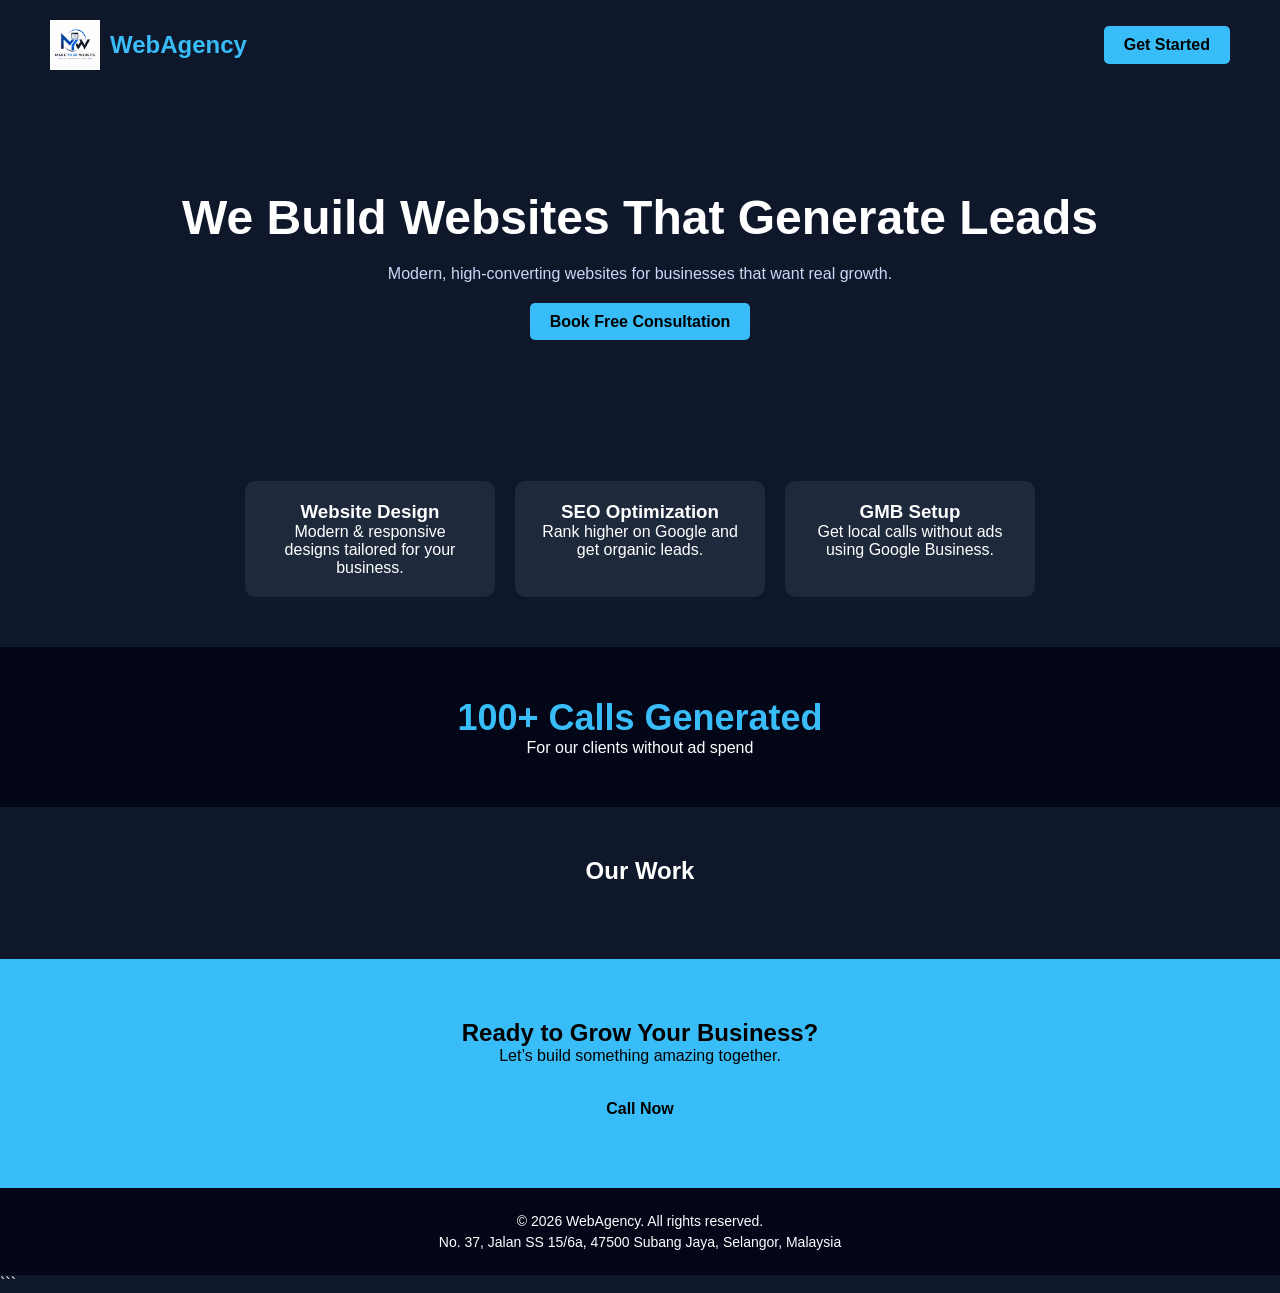
==== index.html @ 47602eb8 "Add files via upload" ====
<!DOCTYPE html>
<html lang="en">
<head>
  <meta charset="UTF-8">
  <title>Web Design Agency</title>
  <meta name="viewport" content="width=device-width, initial-scale=1.0">

  <style>
    * {
      margin: 0;
      padding: 0;
      box-sizing: border-box;
      font-family: Arial, sans-serif;
    }

    body {
      background: #0f172a;
      color: #fff;
    }

    header {
      padding: 20px 50px;
      display: flex;
      justify-content: space-between;
      align-items: center;
    }

    .logo-container {
      display: flex;
      align-items: center;
      gap: 10px;
    }

    .logo-container img {
      height: 50px;
    }

    header h1 {
      color: #38bdf8;
      font-size: 24px;
    }

    .btn {
      background: #38bdf8;
      color: #000;
      padding: 10px 20px;
      border-radius: 5px;
      text-decoration: none;
      font-weight: bold;
    }

    .hero {
      text-align: center;
      padding: 100px 20px;
    }

    .hero h2 {
      font-size: 48px;
      margin-bottom: 20px;
    }

    .hero p {
      color: #cbd5f5;
      margin-bottom: 30px;
    }

    .services {
      display: flex;
      justify-content: center;
      gap: 20px;
      padding: 50px 20px;
      flex-wrap: wrap;
    }

    .card {
      background: #1e293b;
      padding: 20px;
      border-radius: 10px;
      width: 250px;
      text-align: center;
    }
    .contact-btn {
  display: inline-block;
  margin-top: 25px;
}

    .stats {
      text-align: center;
      padding: 50px 20px;
      background: #020617;
    }

    .stats h3 {
      font-size: 36px;
      color: #38bdf8;
    }

    .portfolio {
      padding: 50px 20px;
      text-align: center;
    }

    .portfolio img {
      width: 250px;
      border-radius: 10px;
      margin: 10px;
    }

    .cta {
      text-align: center;
      padding: 60px 20px;
      background: #38bdf8;
      color: #000;
    }

    footer {
      text-align: center;
      padding: 20px;
      background: #020617;
      font-size: 14px;
    }

    footer p {
      margin: 5px 0;
    }

    @media (max-width: 768px) {
      .hero h2 {
        font-size: 32px;
      }
    }
  </style>
</head>

<body>

<header>
  <div class="logo-container">
    <img src="images/OUR LOGO.png" alt="Company Logo">
    <h1>WebAgency</h1>
  </div>
  <a href="#" class="btn">Get Started</a>
</header>

<section class="hero">
  <h2>We Build Websites That Generate Leads</h2>
  <p>Modern, high-converting websites for businesses that want real growth.</p>
  <a href="#" class="btn">Book Free Consultation</a>
</section>

<section class="services">
  <div class="card">
    <h3>Website Design</h3>
    <p>Modern & responsive designs tailored for your business.</p>
  </div>
  <div class="card">
    <h3>SEO Optimization</h3>
    <p>Rank higher on Google and get organic leads.</p>
  </div>
  <div class="card">
    <h3>GMB Setup</h3>
    <p>Get local calls without ads using Google Business.</p>
  </div>
</section>

<section class="stats">
  <h3>100+ Calls Generated</h3>
  <p>For our clients without ad spend</p>
</section>

<section class="portfolio">
  <h2>Our Work</h2>
  <img src="https://via.placeholder.com/250" alt="">
  <img src="https://via.placeholder.com/250" alt="">
  <img src="https://via.placeholder.com/250" alt="">
</section>

<section class="cta">
  <h2>Ready to Grow Your Business?</h2>
  <p>Let’s build something amazing together.</p>

  <a href="tel:+601123535674" class="btn contact-btn">Call Now</a>
</section>

<footer>
  <p>© 2026 WebAgency. All rights reserved.</p>
  <p>No. 37, Jalan SS 15/6a, 47500 Subang Jaya, Selangor, Malaysia</p>
</footer>

</body>
</html>
```
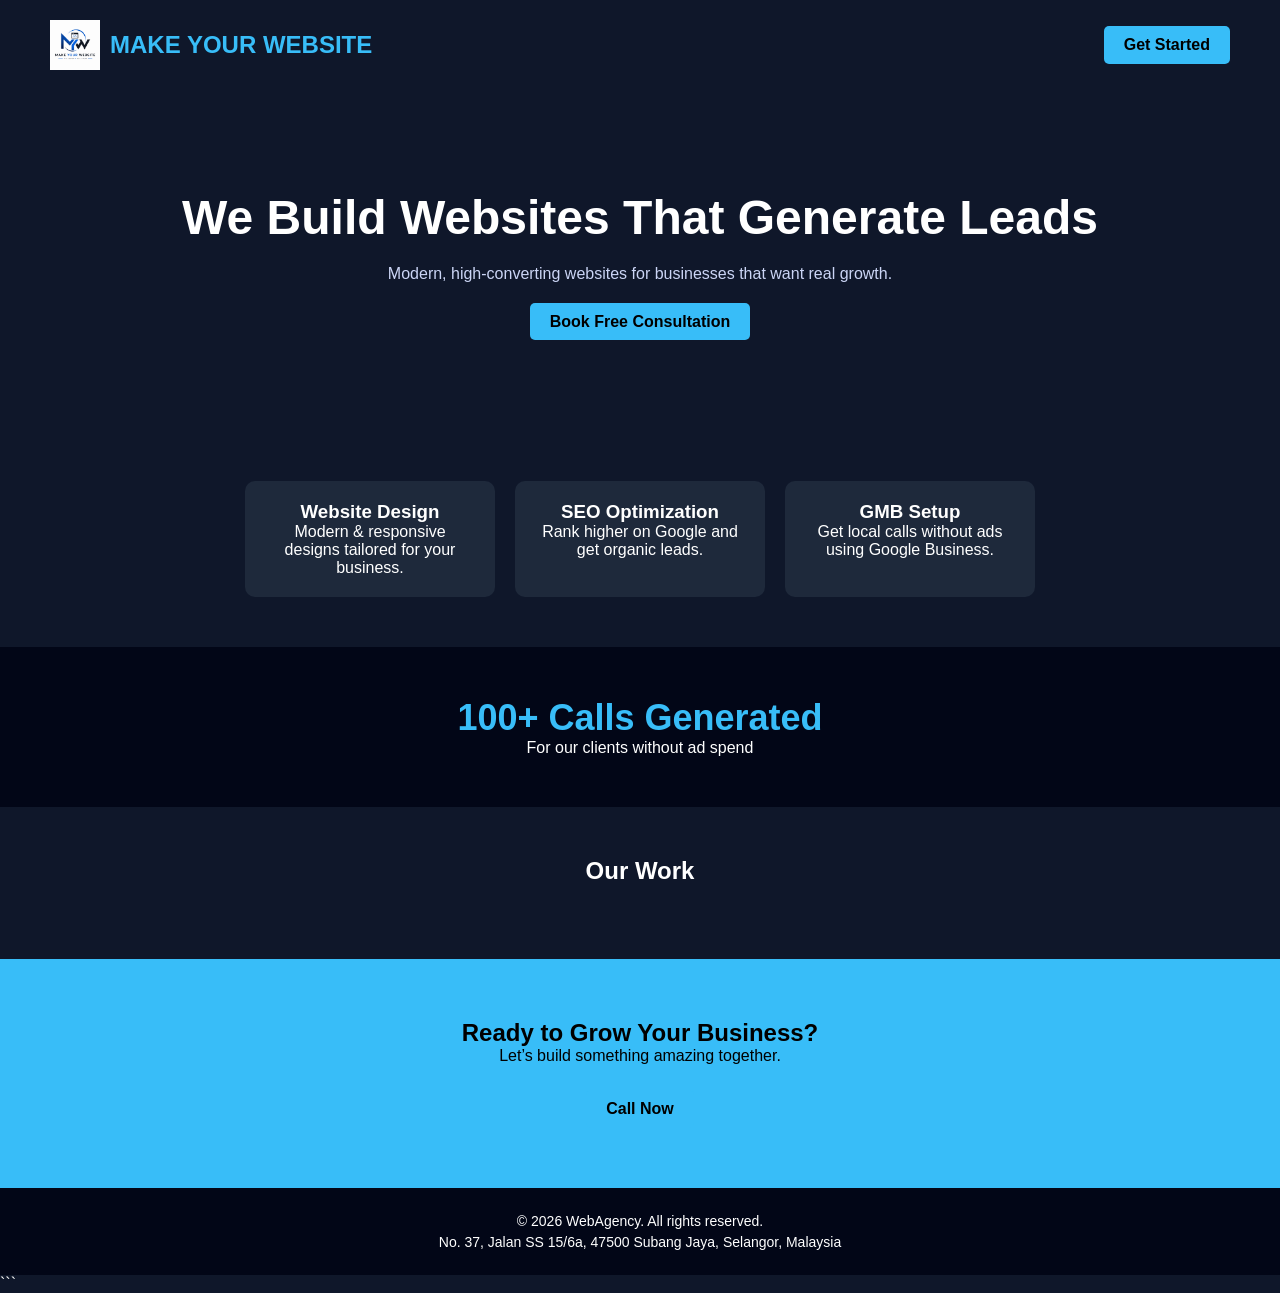
==== commit 90c66119: "Update index.html" ====
--- a/index.html
+++ b/index.html
@@ -137,7 +137,7 @@
 <header>
   <div class="logo-container">
     <img src="images/OUR LOGO.png" alt="Company Logo">
-    <h1>WebAgency</h1>
+    <h1>MAKE YOUR WEBSITE</h1>
   </div>
   <a href="#" class="btn">Get Started</a>
 </header>
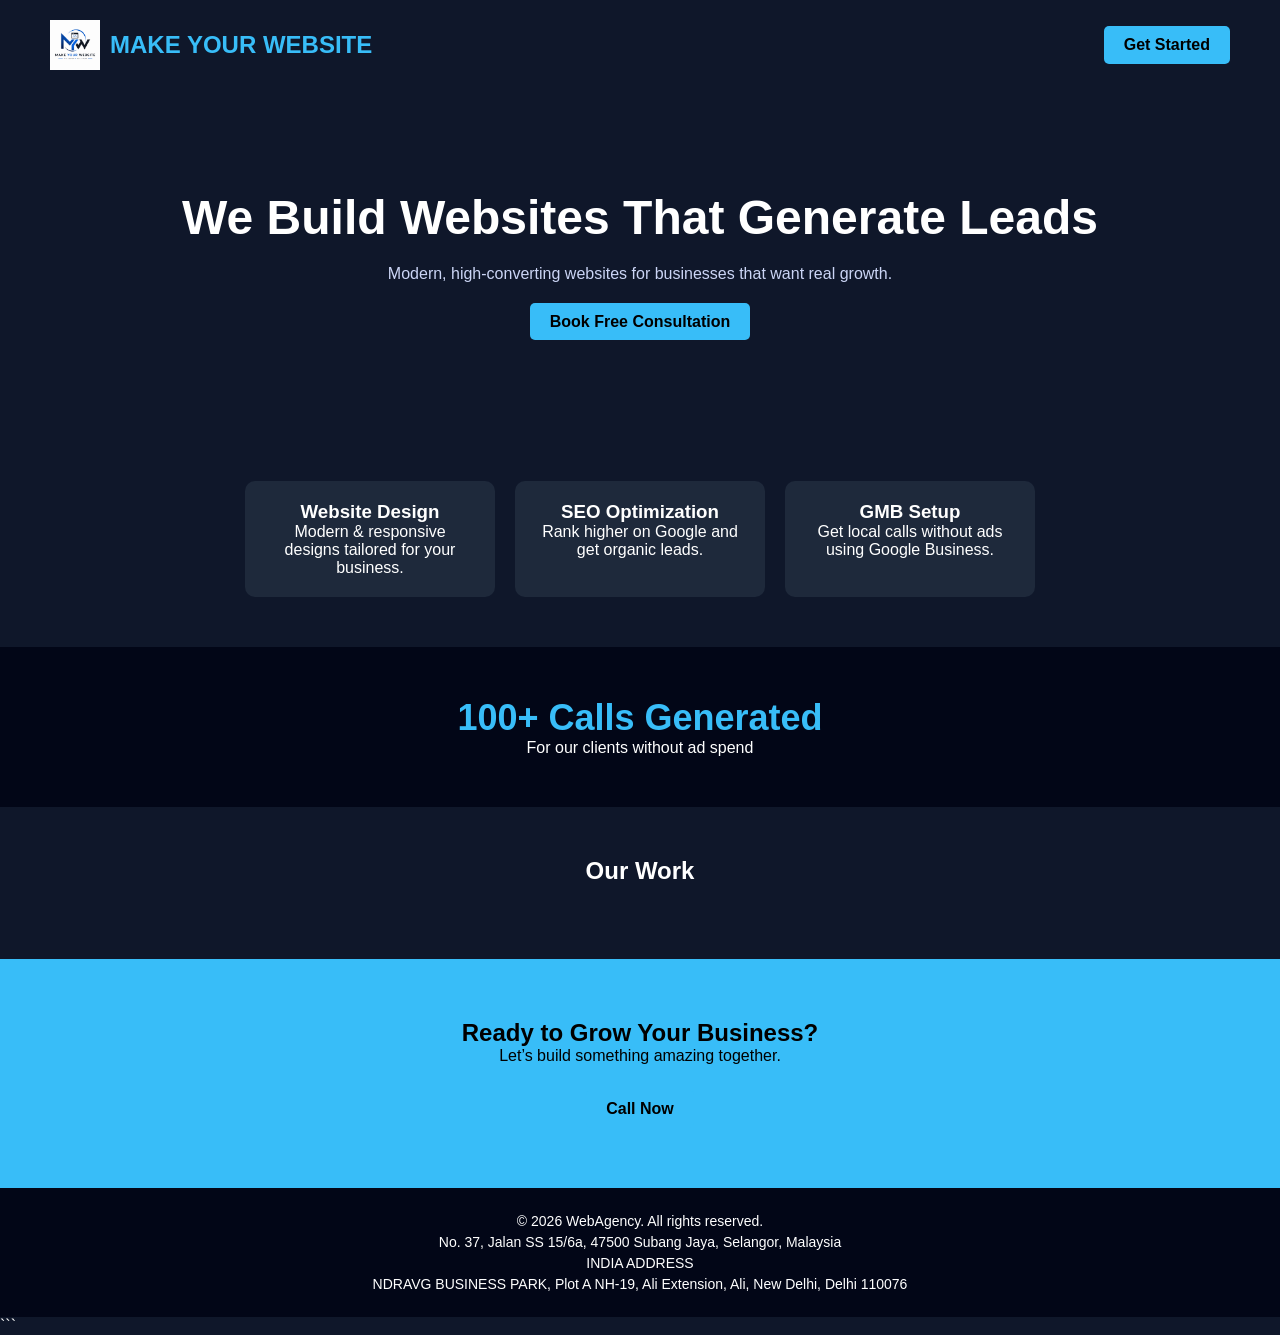
==== commit 6a6532bb: "Update index.html" ====
--- a/index.html
+++ b/index.html
@@ -185,6 +185,8 @@
 <footer>
   <p>© 2026 WebAgency. All rights reserved.</p>
   <p>No. 37, Jalan SS 15/6a, 47500 Subang Jaya, Selangor, Malaysia</p>
+  <p>  INDIA ADDRESS</p>
+  <p>NDRAVG BUSINESS PARK, Plot A NH-19, Ali Extension, Ali, New Delhi, Delhi 110076</p>
 </footer>
 
 </body>
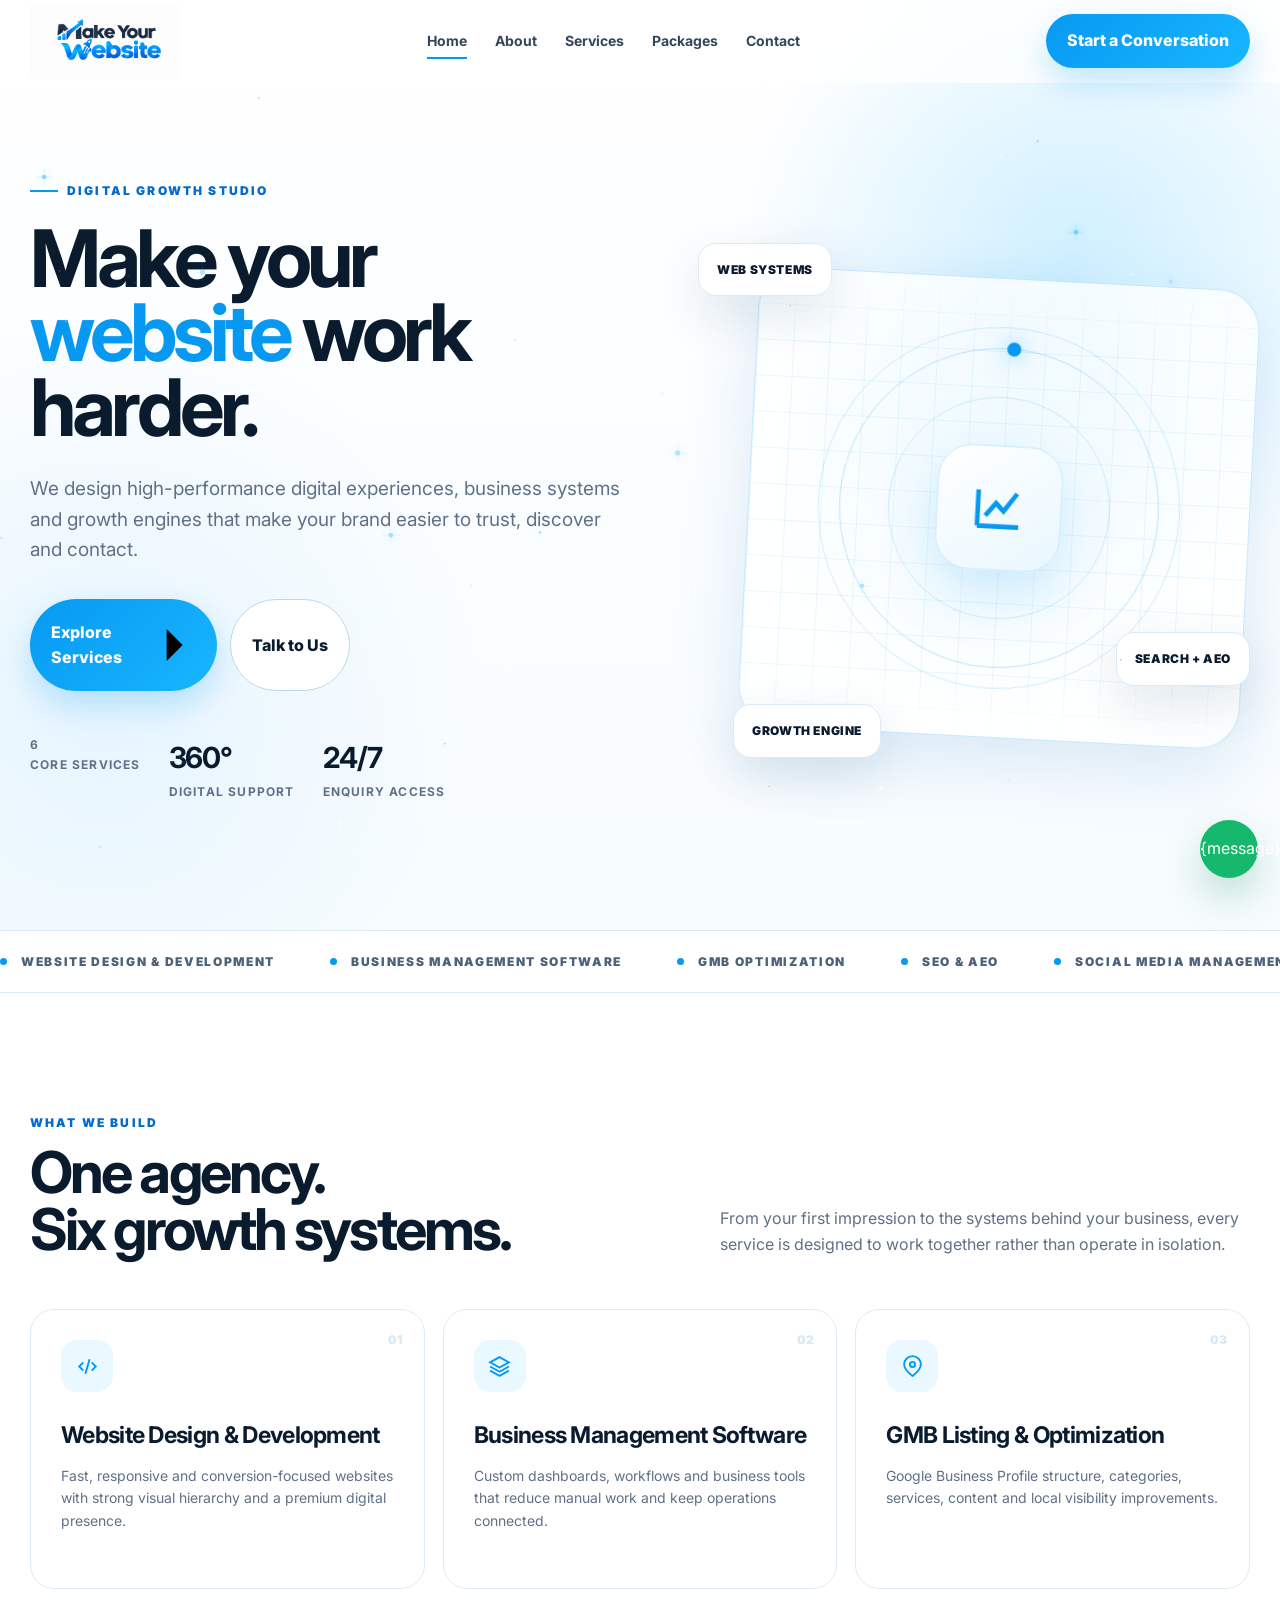
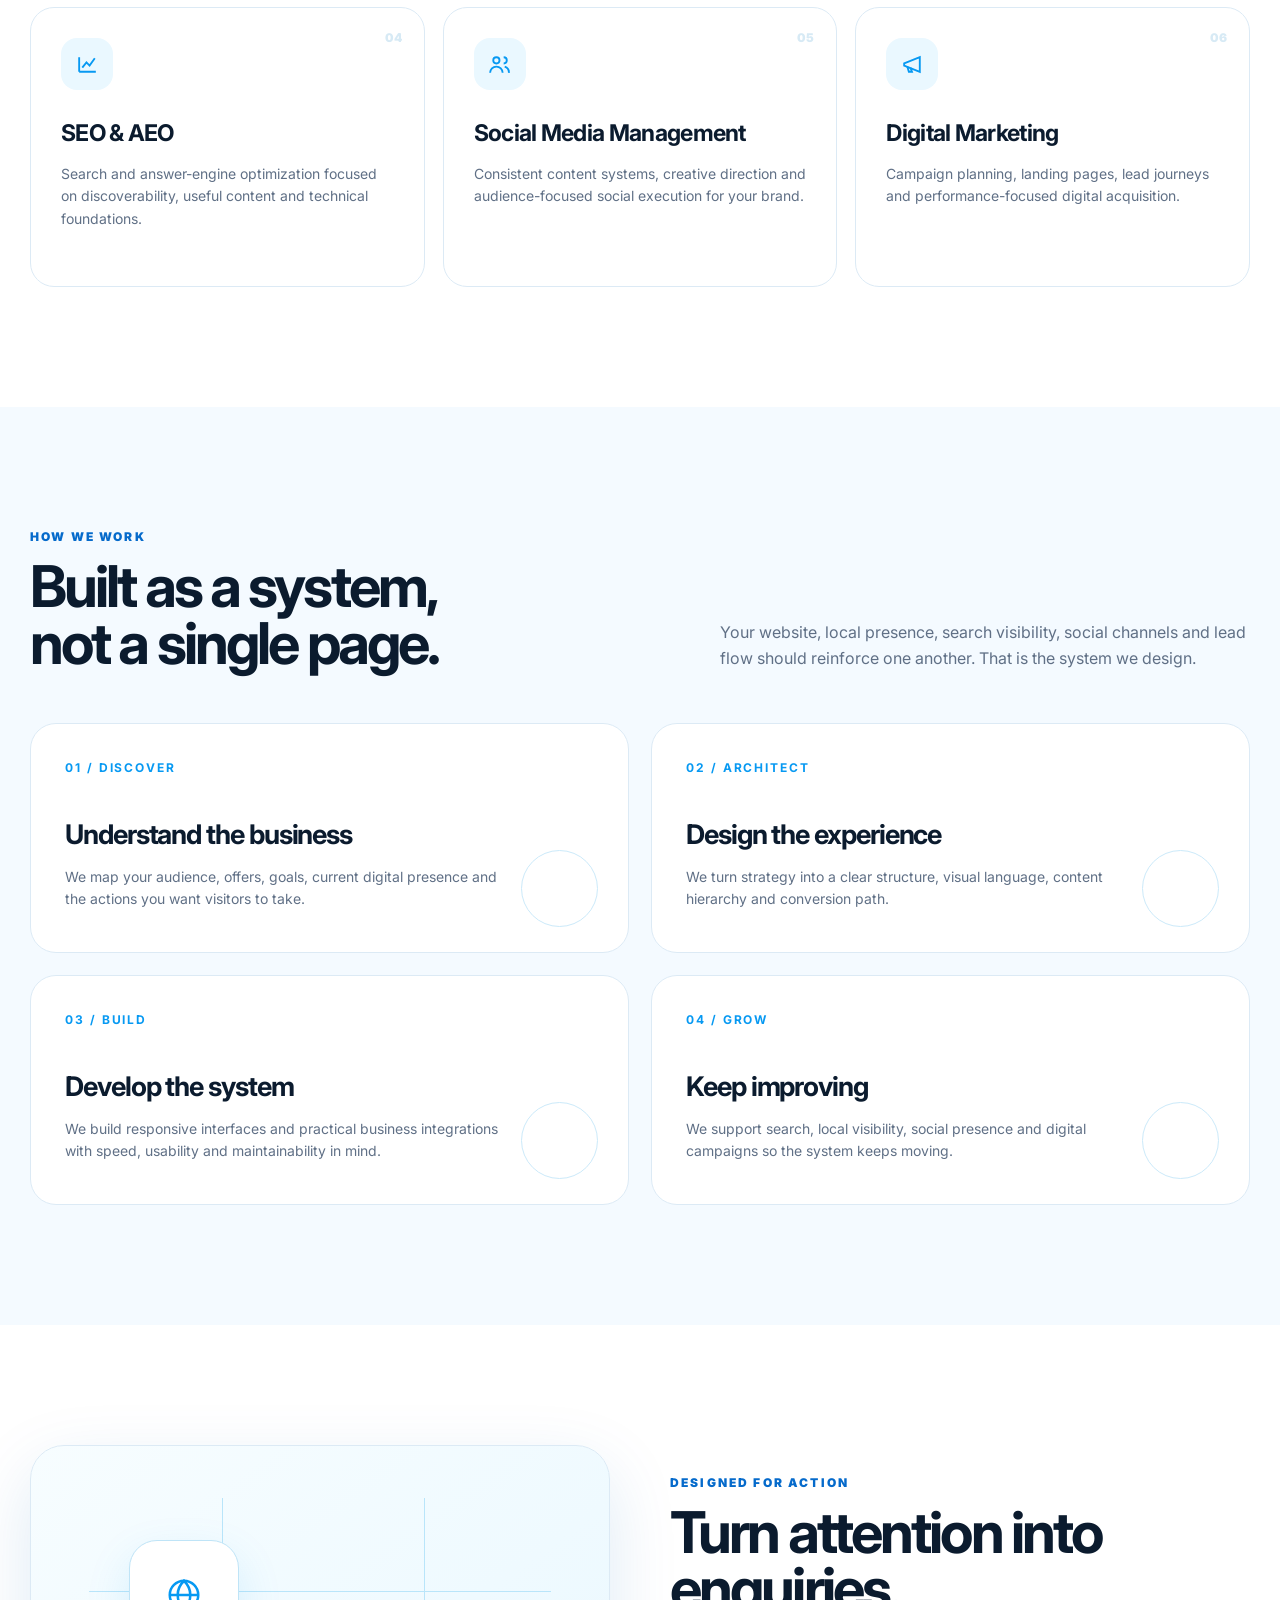
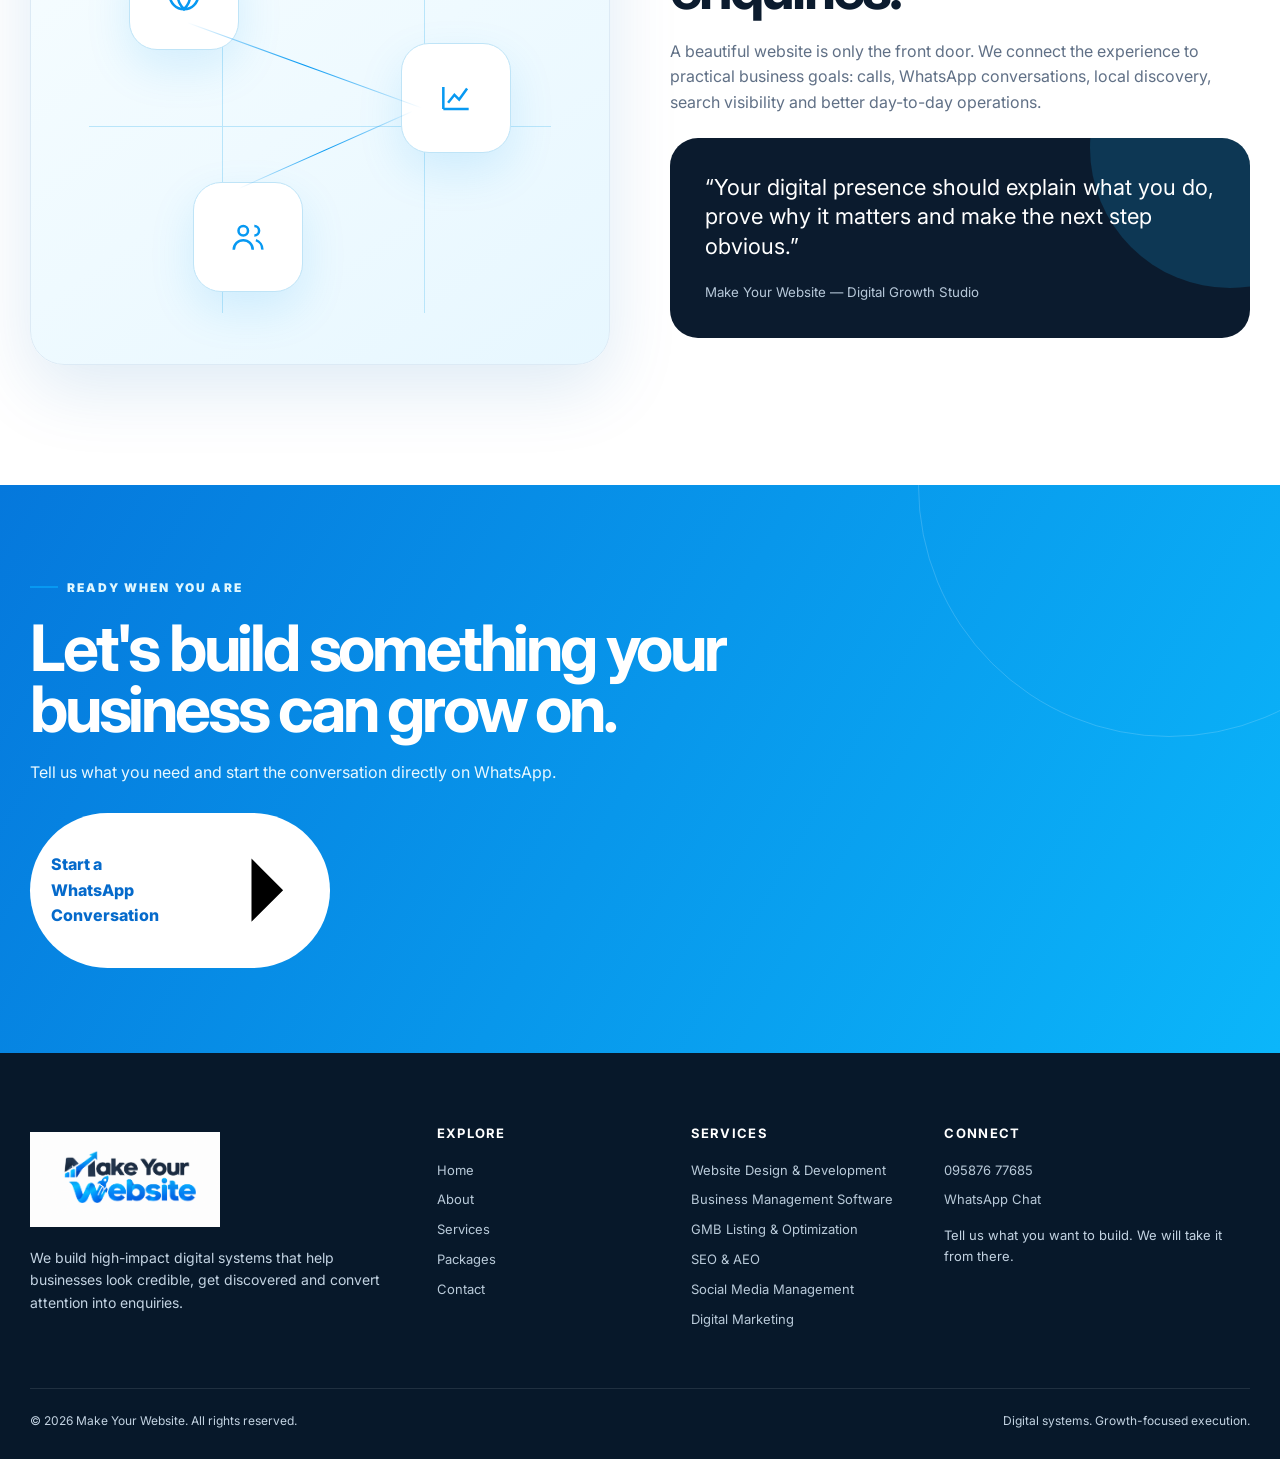
==== commit 0d412f37: "Add files via upload" ====
--- a/index.html
+++ b/index.html
@@ -1,194 +1,154 @@
-<!DOCTYPE html>
+<!doctype html>
 <html lang="en">
 <head>
-  <meta charset="UTF-8">
-  <title>Web Design Agency</title>
-  <meta name="viewport" content="width=device-width, initial-scale=1.0">
+<meta charset="utf-8">
+<meta name="viewport" content="width=device-width,initial-scale=1">
+<title>Home | Make Your Website</title>
+<meta name="description" content="Make Your Website builds modern websites, business software, Google Business Profile optimization, SEO, AEO, social media and digital marketing systems.">
+<link rel="preconnect" href="https://fonts.googleapis.com">
+<link rel="preconnect" href="https://fonts.gstatic.com" crossorigin>
+<link href="https://fonts.googleapis.com/css2?family=Inter:wght@400;500;600;700;800;900&display=swap" rel="stylesheet">
+<link rel="stylesheet" href="style.css">
 
-  <style>
-    * {
-      margin: 0;
-      padding: 0;
-      box-sizing: border-box;
-      font-family: Arial, sans-serif;
-    }
 
-    body {
-      background: #0f172a;
-      color: #fff;
-    }
+</head>
+<body>
+<div class="cursor-glow"></div>
 
-    header {
-      padding: 20px 50px;
-      display: flex;
-      justify-content: space-between;
-      align-items: center;
-    }
-
-    .logo-container {
-      display: flex;
-      align-items: center;
-      gap: 10px;
-    }
-
-    .logo-container img {
-      height: 50px;
-    }
-
-    header h1 {
-      color: #38bdf8;
-      font-size: 24px;
-    }
-
-    .btn {
-      background: #38bdf8;
-      color: #000;
-      padding: 10px 20px;
-      border-radius: 5px;
-      text-decoration: none;
-      font-weight: bold;
-    }
-
-    .hero {
-      text-align: center;
-      padding: 100px 20px;
-    }
-
-    .hero h2 {
-      font-size: 48px;
-      margin-bottom: 20px;
-    }
-
-    .hero p {
-      color: #cbd5f5;
-      margin-bottom: 30px;
-    }
-
-    .services {
-      display: flex;
-      justify-content: center;
-      gap: 20px;
-      padding: 50px 20px;
-      flex-wrap: wrap;
-    }
-
-    .card {
-      background: #1e293b;
-      padding: 20px;
-      border-radius: 10px;
-      width: 250px;
-      text-align: center;
-    }
-    .contact-btn {
-  display: inline-block;
-  margin-top: 25px;
-}
-
-    .stats {
-      text-align: center;
-      padding: 50px 20px;
-      background: #020617;
-    }
-
-    .stats h3 {
-      font-size: 36px;
-      color: #38bdf8;
-    }
-
-    .portfolio {
-      padding: 50px 20px;
-      text-align: center;
-    }
-
-    .portfolio img {
-      width: 250px;
-      border-radius: 10px;
-      margin: 10px;
-    }
-
-    .cta {
-      text-align: center;
-      padding: 60px 20px;
-      background: #38bdf8;
-      color: #000;
-    }
-
-    footer {
-      text-align: center;
-      padding: 20px;
-      background: #020617;
-      font-size: 14px;
-    }
-
-    footer p {
-      margin: 5px 0;
-    }
-
-    @media (max-width: 768px) {
-      .hero h2 {
-        font-size: 32px;
-      }
-    }
-  </style>
-</head>
-
-<body>
-
-<header>
-  <div class="logo-container">
-    <img src="images/OUR LOGO.png" alt="Company Logo">
-    <h1>MAKE YOUR WEBSITE</h1>
+<header class="site-header">
+  <div class="container nav">
+    <a class="brand" href="index.html"><img src="assets/our-logo.png" alt="Make Your Website"></a>
+    <nav class="nav-links">
+      <a class="active" href="index.html">Home</a>
+      <a href="about.html">About</a>
+      <a href="services.html">Services</a>
+      <a href="packages.html">Packages</a>
+      <a href="contact.html">Contact</a>
+    </nav>
+    <a class="nav-cta" href="https://wa.me/919587677685?text=Hello%20Make%20Your%20Website%2C%20I%20want%20to%20discuss%20a%20project." target="_blank" rel="noopener">Start a Conversation</a>
+    <button class="menu-toggle" aria-label="Open menu"><span></span><span></span><span></span></button>
   </div>
-  <a href="#" class="btn">Get Started</a>
 </header>
 
+
+<main>
 <section class="hero">
-  <h2>We Build Websites That Generate Leads</h2>
-  <p>Modern, high-converting websites for businesses that want real growth.</p>
-  <a href="#" class="btn">Book Free Consultation</a>
+ <div class="container hero-grid">
+  <div class="reveal">
+   <div class="eyebrow">Digital Growth Studio</div>
+   <h1>Make your <span>website</span> work harder.</h1>
+   <p class="hero-copy">We design high-performance digital experiences, business systems and growth engines that make your brand easier to trust, discover and contact.</p>
+   <div class="actions">
+    <a class="btn btn-primary" href="services.html">Explore Services <svg viewBox="0 0 24 24"><path d="M5 12h13M13 6l6 6-6 6"/></svg></a>
+    <a class="btn btn-outline" href="https://wa.me/919587677685?text=Hello%20Make%20Your%20Website%2C%20I%20want%20to%20discuss%20my%20business." target="_blank" rel="noopener">Talk to Us</a>
+   </div>
+   <div class="hero-meta">
+    <div class="metric"><strong><span data-counter="6">0</span></strong><span>Core Services</span></div>
+    <div class="metric"><strong>360°</strong><span>Digital Support</span></div>
+    <div class="metric"><strong>24/7</strong><span>Enquiry Access</span></div>
+   </div>
+  </div>
+  <div class="hero-art reveal">
+   <div class="glow-orb"></div><div class="arch-card"><div class="grid-lines"></div><div class="orbit"><i></i></div>
+    <div class="center-mark"><svg viewBox="0 0 24 24"><path d="M4 19V5M4 19h16"/><path d="m7 15 4-5 3 3 5-7"/></svg></div>
+   </div>
+   <div class="floating-card one">WEB SYSTEMS</div>
+   <div class="floating-card two">SEARCH + AEO</div>
+   <div class="floating-card three">GROWTH ENGINE</div>
+  </div>
+ </div>
 </section>
 
-<section class="services">
-  <div class="card">
-    <h3>Website Design</h3>
-    <p>Modern & responsive designs tailored for your business.</p>
+<div class="ticker"><div class="ticker-track">
+ <span class="ticker-item">Website Design & Development</span><span class="ticker-item">Business Management Software</span><span class="ticker-item">GMB Optimization</span><span class="ticker-item">SEO & AEO</span><span class="ticker-item">Social Media Management</span><span class="ticker-item">Digital Marketing</span>
+ <span class="ticker-item">Website Design & Development</span><span class="ticker-item">Business Management Software</span><span class="ticker-item">GMB Optimization</span><span class="ticker-item">SEO & AEO</span><span class="ticker-item">Social Media Management</span><span class="ticker-item">Digital Marketing</span>
+</div></div>
+
+<section class="section">
+ <div class="container">
+  <div class="section-head reveal"><div><div class="section-kicker">What we build</div><h2>One agency.<br>Six growth systems.</h2></div><p class="section-intro">From your first impression to the systems behind your business, every service is designed to work together rather than operate in isolation.</p></div>
+  <div class="service-grid">
+   <article class="service-card reveal" id="web"><span class="num">01</span><div class="icon-box"><svg viewBox="0 0 24 24"><path d="m8 8-4 4 4 4M16 8l4 4-4 4M14 5l-4 14"/></svg></div><h3>Website Design & Development</h3><p>Fast, responsive and conversion-focused websites with strong visual hierarchy and a premium digital presence.</p></article>
+   <article class="service-card reveal"><span class="num">02</span><div class="icon-box"><svg viewBox="0 0 24 24"><path d="m12 3 9 5-9 5-9-5 9-5Z"/><path d="m3 12 9 5 9-5M3 16l9 5 9-5"/></svg></div><h3>Business Management Software</h3><p>Custom dashboards, workflows and business tools that reduce manual work and keep operations connected.</p></article>
+   <article class="service-card reveal"><span class="num">03</span><div class="icon-box"><svg viewBox="0 0 24 24"><path d="M20 10c0 5-8 11-8 11S4 15 4 10a8 8 0 1 1 16 0Z"/><circle cx="12" cy="10" r="2.5"/></svg></div><h3>GMB Listing & Optimization</h3><p>Google Business Profile structure, categories, services, content and local visibility improvements.</p></article>
+   <article class="service-card reveal"><span class="num">04</span><div class="icon-box"><svg viewBox="0 0 24 24"><path d="M4 19V5M4 19h16"/><path d="m7 15 4-5 3 3 5-7"/></svg></div><h3>SEO & AEO</h3><p>Search and answer-engine optimization focused on discoverability, useful content and technical foundations.</p></article>
+   <article class="service-card reveal"><span class="num">05</span><div class="icon-box"><svg viewBox="0 0 24 24"><circle cx="9" cy="8" r="3"/><path d="M3 20a6 6 0 0 1 12 0M16 11a3 3 0 1 0 0-6M17 14a6 6 0 0 1 4 6"/></svg></div><h3>Social Media Management</h3><p>Consistent content systems, creative direction and audience-focused social execution for your brand.</p></article>
+   <article class="service-card reveal"><span class="num">06</span><div class="icon-box"><svg viewBox="0 0 24 24"><path d="m4 11 15-6v14L4 13v-2Z"/><path d="M7 14l1.5 5h3L10 15"/></svg></div><h3>Digital Marketing</h3><p>Campaign planning, landing pages, lead journeys and performance-focused digital acquisition.</p></article>
   </div>
-  <div class="card">
-    <h3>SEO Optimization</h3>
-    <p>Rank higher on Google and get organic leads.</p>
-  </div>
-  <div class="card">
-    <h3>GMB Setup</h3>
-    <p>Get local calls without ads using Google Business.</p>
-  </div>
+ </div>
 </section>
 
-<section class="stats">
-  <h3>100+ Calls Generated</h3>
-  <p>For our clients without ad spend</p>
+<section class="section section-soft">
+ <div class="container">
+  <div class="section-head reveal"><div><div class="section-kicker">How we work</div><h2>Built as a system,<br>not a single page.</h2></div><p class="section-intro">Your website, local presence, search visibility, social channels and lead flow should reinforce one another. That is the system we design.</p></div>
+  <div class="process">
+   <article class="process-card reveal"><strong>01 / DISCOVER</strong><h3>Understand the business</h3><p>We map your audience, offers, goals, current digital presence and the actions you want visitors to take.</p></article>
+   <article class="process-card reveal"><strong>02 / ARCHITECT</strong><h3>Design the experience</h3><p>We turn strategy into a clear structure, visual language, content hierarchy and conversion path.</p></article>
+   <article class="process-card reveal"><strong>03 / BUILD</strong><h3>Develop the system</h3><p>We build responsive interfaces and practical business integrations with speed, usability and maintainability in mind.</p></article>
+   <article class="process-card reveal"><strong>04 / GROW</strong><h3>Keep improving</h3><p>We support search, local visibility, social presence and digital campaigns so the system keeps moving.</p></article>
+  </div>
+ </div>
 </section>
 
-<section class="portfolio">
-  <h2>Our Work</h2>
-  <img src="https://via.placeholder.com/250" alt="">
-  <img src="https://via.placeholder.com/250" alt="">
-  <img src="https://via.placeholder.com/250" alt="">
+<section class="section">
+ <div class="container split">
+  <div class="visual-panel reveal">
+   <div class="line h h1"></div><div class="line h h2"></div><div class="line v v1"></div><div class="line v v2"></div>
+   <div class="node a"><svg viewBox="0 0 24 24"><circle cx="12" cy="12" r="9"/><path d="M3 12h18M12 3c3 3 4 6 4 9s-1 6-4 9c-3-3-4-6-4-9s1-6 4-9z"/></svg></div><div class="node b"><svg viewBox="0 0 24 24"><path d="M4 19V5M4 19h16"/><path d="m7 15 4-5 3 3 5-7"/></svg></div><div class="node c"><svg viewBox="0 0 24 24"><circle cx="9" cy="8" r="3"/><path d="M3 20a6 6 0 0 1 12 0M16 11a3 3 0 1 0 0-6M17 14a6 6 0 0 1 4 6"/></svg></div>
+   <div class="connector one"></div><div class="connector two"></div>
+  </div>
+  <div class="reveal">
+   <div class="section-kicker">Designed for action</div><h2>Turn attention into enquiries.</h2>
+   <p style="color:var(--muted);margin:22px 0">A beautiful website is only the front door. We connect the experience to practical business goals: calls, WhatsApp conversations, local discovery, search visibility and better day-to-day operations.</p>
+   <div class="quote-box"><p>“Your digital presence should explain what you do, prove why it matters and make the next step obvious.”</p><small>Make Your Website — Digital Growth Studio</small></div>
+  </div>
+ </div>
 </section>
 
-<section class="cta">
-  <h2>Ready to Grow Your Business?</h2>
-  <p>Let’s build something amazing together.</p>
+<section class="cta-band">
+ <div class="container">
+  <div class="eyebrow" style="color:#dff7ff">Ready when you are</div>
+  <h2>Let's build something your business can grow on.</h2>
+  <p>Tell us what you need and start the conversation directly on WhatsApp.</p>
+  <a class="btn btn-white" href="https://wa.me/919587677685?text=Hello%20Make%20Your%20Website%2C%20I%20want%20to%20start%20a%20project." target="_blank" rel="noopener">Start a WhatsApp Conversation <svg viewBox="0 0 24 24"><path d="M5 12h13M13 6l6 6-6 6"/></svg></a>
+ </div>
+</section>
+</main>
 
-  <a href="tel:+601123535674" class="btn contact-btn">Call Now</a>
-</section>
 
-<footer>
-  <p>© 2026 WebAgency. All rights reserved.</p>
-  <p>No. 37, Jalan SS 15/6a, 47500 Subang Jaya, Selangor, Malaysia</p>
-  <p>  INDIA ADDRESS</p>
-  <p>NDRAVG BUSINESS PARK, Plot A NH-19, Ali Extension, Ali, New Delhi, Delhi 110076</p>
+<footer class="footer">
+  <div class="container">
+    <div class="footer-grid">
+      <div>
+        <a class="brand" href="index.html"><img src="assets/our-logo.png" alt="Make Your Website"></a>
+        <p style="margin-top:20px;max-width:360px;font-size:14px">We build high-impact digital systems that help businesses look credible, get discovered and convert attention into enquiries.</p>
+      </div>
+      <div>
+        <h4>Explore</h4>
+        <a href="index.html">Home</a><a href="about.html">About</a><a href="services.html">Services</a><a href="packages.html">Packages</a><a href="contact.html">Contact</a>
+      </div>
+      <div>
+        <h4>Services</h4>
+        <a href="services.html#web">Website Design & Development</a>
+        <a href="services.html#software">Business Management Software</a>
+        <a href="services.html#gbp">GMB Listing & Optimization</a>
+        <a href="services.html#seo">SEO & AEO</a>
+        <a href="services.html#social">Social Media Management</a>
+        <a href="services.html#marketing">Digital Marketing</a>
+      </div>
+      <div>
+        <h4>Connect</h4>
+        <a href="tel:+919587677685">095876 77685</a>
+        <a href="https://wa.me/919587677685?text=Hello%20Make%20Your%20Website" target="_blank" rel="noopener">WhatsApp Chat</a>
+        <p style="font-size:13px;margin-top:15px">Tell us what you want to build. We will take it from there.</p>
+      </div>
+    </div>
+    <div class="footer-bottom"><span>© 2026 Make Your Website. All rights reserved.</span><span>Digital systems. Growth-focused execution.</span></div>
+  </div>
 </footer>
+<a class="floating-wa" href="https://wa.me/919587677685?text=Hello%20Make%20Your%20Website%2C%20I%20want%20to%20start%20a%20project." target="_blank" rel="noopener" aria-label="Chat on WhatsApp">{message}</a>
+<div class="toast" id="toast"></div>
 
+<script src="script.js"></script>
 </body>
-</html>
-```
+</html>
--- a/style.css
+++ b/style.css
@@ -0,0 +1,197 @@
+:root{
+  --blue:#0799f2;
+  --blue-2:#18b6ff;
+  --blue-dark:#056acb;
+  --ink:#0b1b2e;
+  --muted:#607086;
+  --line:#dceaf5;
+  --soft:#f4faff;
+  --white:#fff;
+  --shadow:0 24px 70px rgba(9,104,178,.13);
+  --radius:24px;
+  --max:1220px;
+}
+*{box-sizing:border-box;margin:0;padding:0}
+html{scroll-behavior:smooth}
+body{
+  font-family:Inter,ui-sans-serif,system-ui,-apple-system,BlinkMacSystemFont,"Segoe UI",sans-serif;
+  color:var(--ink);background:#fff;overflow-x:hidden;line-height:1.6
+}
+a{text-decoration:none;color:inherit}
+button,input,textarea,select{font:inherit}
+button{cursor:pointer}
+img{max-width:100%;display:block}
+.container{width:min(calc(100% - 40px),var(--max));margin:auto}
+.site-header{
+  position:fixed;top:0;left:0;right:0;z-index:1000;
+  transition:.35s ease;background:rgba(255,255,255,.72);backdrop-filter:blur(16px);
+  border-bottom:1px solid transparent
+}
+.site-header.scrolled{background:rgba(255,255,255,.94);border-color:var(--line);box-shadow:0 8px 30px rgba(12,66,104,.06)}
+.nav{height:82px;display:flex;align-items:center;justify-content:space-between;gap:30px}
+.brand img{width:150px;height:auto}
+.nav-links{display:flex;align-items:center;gap:28px;font-size:14px;font-weight:700;color:#34465c}
+.nav-links a{position:relative;padding:7px 0}
+.nav-links a:after{content:"";position:absolute;left:0;bottom:0;width:0;height:2px;background:var(--blue);transition:.3s}
+.nav-links a:hover:after,.nav-links a.active:after{width:100%}
+.nav-cta,.btn{
+  display:inline-flex;align-items:center;justify-content:center;gap:10px;
+  border:0;border-radius:999px;padding:14px 21px;font-weight:800;transition:.3s ease
+}
+.nav-cta,.btn-primary{background:linear-gradient(135deg,var(--blue),var(--blue-2));color:white;box-shadow:0 14px 32px rgba(7,153,242,.24)}
+.nav-cta:hover,.btn-primary:hover{transform:translateY(-3px);box-shadow:0 18px 38px rgba(7,153,242,.32)}
+.btn-outline{border:1px solid #bcd9ec;background:#fff;color:var(--ink)}
+.btn-outline:hover{border-color:var(--blue);color:var(--blue);transform:translateY(-3px)}
+.menu-toggle{display:none;border:0;background:transparent;width:44px;height:44px;border-radius:12px}
+.menu-toggle span{display:block;width:23px;height:2px;background:var(--ink);margin:5px auto}
+.hero{min-height:930px;display:flex;align-items:center;position:relative;overflow:hidden;padding:145px 0 100px;background:
+  radial-gradient(circle at 84% 28%,rgba(24,182,255,.20),transparent 27%),
+  radial-gradient(circle at 8% 75%,rgba(7,153,242,.08),transparent 28%),
+  linear-gradient(180deg,#fff 0%,#f7fcff 100%)}
+.hero-grid{display:grid;grid-template-columns:1.04fr .96fr;gap:60px;align-items:center}
+.eyebrow{display:inline-flex;align-items:center;gap:9px;color:var(--blue-dark);font-size:12px;font-weight:900;letter-spacing:.18em;text-transform:uppercase;margin-bottom:20px}
+.eyebrow:before{content:"";width:28px;height:2px;background:var(--blue)}
+h1{font-size:clamp(52px,6.2vw,94px);line-height:.94;letter-spacing:-.055em;max-width:900px}
+.hero h1 span{color:var(--blue)}
+.hero-copy{font-size:19px;color:var(--muted);max-width:650px;margin:30px 0 34px}
+.actions{display:flex;flex-wrap:wrap;gap:13px}
+.hero-meta{display:flex;gap:28px;flex-wrap:wrap;margin-top:44px}
+.metric strong{font-size:29px;letter-spacing:-.04em}
+.metric span{display:block;font-size:12px;color:var(--muted);font-weight:700;text-transform:uppercase;letter-spacing:.1em}
+.hero-art{position:relative;min-height:560px}
+.glow-orb{position:absolute;width:470px;height:470px;right:4%;top:40px;border-radius:50%;background:radial-gradient(circle,rgba(24,182,255,.26),rgba(7,153,242,.06) 48%,transparent 70%);filter:blur(2px);animation:pulse 5s ease-in-out infinite}
+.arch-card{position:absolute;inset:70px 0 30px 55px;border:1px solid rgba(7,153,242,.22);border-radius:42px;background:rgba(255,255,255,.76);box-shadow:var(--shadow);transform:rotate(3deg);backdrop-filter:blur(12px);overflow:hidden}
+.arch-card:before,.arch-card:after{content:"";position:absolute;border:1px solid rgba(7,153,242,.18);border-radius:50%;width:360px;height:360px;left:50%;top:50%;transform:translate(-50%,-50%)}
+.arch-card:after{width:220px;height:220px}
+.grid-lines{position:absolute;inset:0;background-image:linear-gradient(rgba(7,153,242,.08) 1px,transparent 1px),linear-gradient(90deg,rgba(7,153,242,.08) 1px,transparent 1px);background-size:36px 36px;mask-image:linear-gradient(to bottom,transparent,black 15%,black 85%,transparent)}
+.orbit{position:absolute;left:50%;top:50%;width:320px;height:320px;border:1px solid rgba(7,153,242,.25);border-radius:50%;transform:translate(-50%,-50%);animation:spin 18s linear infinite}
+.orbit i{position:absolute;width:14px;height:14px;border-radius:50%;background:var(--blue);box-shadow:0 0 22px rgba(7,153,242,.6);top:-7px;left:50%}
+.center-mark{position:absolute;left:50%;top:50%;transform:translate(-50%,-50%);width:125px;height:125px;border-radius:34px;background:linear-gradient(145deg,#fff,#e8f7ff);border:1px solid #c9e7f7;display:grid;place-items:center;box-shadow:0 25px 55px rgba(7,153,242,.18)}
+.center-mark svg{width:62px;height:62px;stroke:var(--blue);fill:none;stroke-width:1.8}
+.floating-card{position:absolute;padding:16px 18px;background:#fff;border:1px solid var(--line);border-radius:18px;box-shadow:0 18px 50px rgba(12,66,104,.12);font-size:12px;font-weight:900;letter-spacing:.05em}
+.floating-card.one{top:35px;left:5px;animation:float 4s ease-in-out infinite}
+.floating-card.two{right:0;bottom:82px;animation:float 4.5s ease-in-out infinite .4s}
+.floating-card.three{left:40px;bottom:10px;animation:float 4.2s ease-in-out infinite .8s}
+.section{padding:120px 0}
+.section-soft{background:var(--soft)}
+.section-head{display:flex;justify-content:space-between;align-items:end;gap:30px;margin-bottom:52px}
+.section-kicker{color:var(--blue-dark);font-size:12px;font-weight:900;letter-spacing:.18em;text-transform:uppercase}
+.section h2{font-size:clamp(38px,4.5vw,64px);line-height:.98;letter-spacing:-.05em;margin-top:12px}
+.section-intro{max-width:530px;color:var(--muted)}
+.ticker{overflow:hidden;border-top:1px solid var(--line);border-bottom:1px solid var(--line);background:#fff;white-space:nowrap}
+.ticker-track{display:inline-flex;min-width:max-content;gap:55px;padding:21px 0;animation:ticker 28s linear infinite}
+.ticker-item{font-size:12px;font-weight:900;letter-spacing:.14em;text-transform:uppercase;color:#4d6278}
+.ticker-item:before{content:"";display:inline-block;width:7px;height:7px;border-radius:50%;background:var(--blue);margin-right:14px;vertical-align:1px}
+.service-grid{display:grid;grid-template-columns:repeat(3,1fr);gap:18px}
+.service-card{position:relative;padding:30px;border:1px solid var(--line);border-radius:var(--radius);background:#fff;min-height:280px;overflow:hidden;transition:.4s ease}
+.service-card:hover{transform:translateY(-9px);border-color:#a7dcf7;box-shadow:var(--shadow)}
+.icon-box{width:52px;height:52px;border-radius:16px;background:#eaf8ff;color:var(--blue);display:grid;place-items:center;margin-bottom:25px}
+.icon-box svg{width:25px;height:25px;stroke:currentColor;fill:none;stroke-width:1.8}
+.service-card h3{font-size:23px;letter-spacing:-.03em;margin-bottom:11px}
+.service-card p{color:var(--muted);font-size:14px}
+.service-card .num{position:absolute;right:22px;top:20px;color:#d7eaf5;font-size:12px;font-weight:900}
+.reveal{opacity:0;transform:translateY(35px);transition:opacity .8s ease,transform .8s ease}
+.reveal.show{opacity:1;transform:none}
+.marquee-note{display:flex;align-items:center;justify-content:center;gap:12px;color:var(--muted);font-size:13px;margin-top:28px}
+.marquee-note span{width:8px;height:8px;border-radius:50%;background:#21c17a;box-shadow:0 0 0 6px rgba(33,193,122,.10)}
+.process{display:grid;grid-template-columns:1fr 1fr;gap:22px}
+.process-card{padding:34px;border-radius:26px;background:#fff;border:1px solid var(--line);position:relative;min-height:230px}
+.process-card strong{display:block;color:var(--blue);font-size:12px;letter-spacing:.16em;margin-bottom:35px}
+.process-card h3{font-size:27px;letter-spacing:-.04em;margin-bottom:10px}
+.process-card p{color:var(--muted);font-size:14px;max-width:450px}
+.process-card:after{content:"";position:absolute;right:30px;bottom:25px;width:75px;height:75px;border-radius:50%;border:1px solid #cceafa}
+.split{display:grid;grid-template-columns:1fr 1fr;gap:60px;align-items:center}
+.visual-panel{min-height:520px;border-radius:34px;background:linear-gradient(145deg,#f7fdff,#e7f7ff);border:1px solid var(--line);position:relative;overflow:hidden;box-shadow:var(--shadow)}
+.visual-panel .line{position:absolute;background:#b9e5fa}
+.visual-panel .line.h{height:1px;left:10%;right:10%}
+.visual-panel .line.v{width:1px;top:10%;bottom:10%}
+.visual-panel .h1{top:28%}.visual-panel .h2{top:54%}.visual-panel .v1{left:33%}.visual-panel .v2{left:68%}
+.node{position:absolute;width:110px;height:110px;border-radius:28px;background:#fff;border:1px solid #bfe4f7;box-shadow:0 18px 45px rgba(7,153,242,.13);display:grid;place-items:center;color:var(--blue);animation:float 4s ease-in-out infinite}
+.node svg{width:38px;height:38px;stroke:currentColor;fill:none;stroke-width:1.6}
+.node.a{left:17%;top:18%}.node.b{right:17%;top:38%;animation-delay:.5s}.node.c{left:28%;bottom:14%;animation-delay:1s}
+.connector{position:absolute;height:1px;background:linear-gradient(90deg,transparent,var(--blue),transparent);transform-origin:left center}
+.connector.one{width:250px;left:27%;top:34%;transform:rotate(20deg)}
+.connector.two{width:190px;left:36%;top:66%;transform:rotate(-24deg)}
+.quote-box{padding:35px;border-radius:28px;background:var(--ink);color:#fff;position:relative;overflow:hidden}
+.quote-box:before{content:"";position:absolute;width:280px;height:280px;border-radius:50%;right:-120px;top:-130px;background:rgba(24,182,255,.18)}
+.quote-box p{font-size:22px;line-height:1.35;position:relative}
+.quote-box small{display:block;color:#b7c8d9;margin-top:20px}
+.cta-band{padding:85px 0;background:linear-gradient(120deg,#0578dc,#0bb6fa);color:#fff;position:relative;overflow:hidden}
+.cta-band:after{content:"";position:absolute;width:500px;height:500px;border:1px solid rgba(255,255,255,.17);border-radius:50%;right:-140px;top:-250px}
+.cta-band h2{font-size:clamp(40px,5vw,70px);line-height:.96;letter-spacing:-.05em;max-width:820px}
+.cta-band p{max-width:630px;margin:20px 0 28px;color:#e8f8ff}
+.btn-white{background:#fff;color:var(--blue-dark)}
+.btn-white:hover{transform:translateY(-3px);box-shadow:0 18px 35px rgba(0,0,0,.12)}
+.page-hero{padding:175px 0 95px;background:linear-gradient(180deg,#f4fbff,#fff);border-bottom:1px solid var(--line)}
+.page-hero h1{font-size:clamp(48px,7vw,86px);max-width:850px}
+.page-hero p{max-width:690px;color:var(--muted);font-size:18px;margin-top:24px}
+.about-grid{display:grid;grid-template-columns:1.1fr .9fr;gap:70px;align-items:start}
+.big-number{font-size:clamp(75px,10vw,150px);font-weight:900;line-height:.8;letter-spacing:-.08em;color:#dff4ff}
+.timeline{border-left:1px solid #bcdff2;padding-left:30px;display:grid;gap:28px}
+.timeline-item{position:relative}
+.timeline-item:before{content:"";position:absolute;width:10px;height:10px;border-radius:50%;background:var(--blue);left:-36px;top:8px;box-shadow:0 0 0 7px #e7f7ff}
+.timeline-item h3{font-size:21px;margin-bottom:6px}.timeline-item p{color:var(--muted);font-size:14px}
+.packages{display:grid;grid-template-columns:repeat(3,1fr);gap:18px}
+.package{border:1px solid var(--line);border-radius:28px;padding:34px;background:#fff;transition:.4s;position:relative;overflow:hidden}
+.package.featured{border-color:#7bd0f8;box-shadow:0 22px 65px rgba(7,153,242,.13)}
+.package:hover{transform:translateY(-8px)}
+.package-tag{display:inline-flex;padding:7px 10px;border-radius:999px;background:#eaf8ff;color:var(--blue-dark);font-size:10px;font-weight:900;letter-spacing:.12em;text-transform:uppercase}
+.package h3{font-size:31px;margin:22px 0 9px;letter-spacing:-.04em}
+.package p{color:var(--muted);font-size:14px;min-height:50px}
+.package ul{list-style:none;margin:25px 0;display:grid;gap:13px}
+.package li{display:flex;gap:10px;align-items:flex-start;font-size:14px}
+.package li svg{width:17px;height:17px;stroke:var(--blue);flex:none;margin-top:3px}
+.contact-grid{display:grid;grid-template-columns:.8fr 1.2fr;gap:24px}
+.contact-card{padding:34px;border:1px solid var(--line);border-radius:28px;background:#fff}
+.contact-card h3{font-size:28px;margin-bottom:10px}.contact-card p{color:var(--muted);font-size:14px}
+.contact-item{display:flex;gap:15px;align-items:center;margin-top:24px}
+.contact-item .icon-box{margin:0;width:45px;height:45px;flex:none}
+.contact-item strong{display:block;font-size:14px}.contact-item span{display:block;color:var(--muted);font-size:13px}
+.form-grid{display:grid;grid-template-columns:1fr 1fr;gap:15px}
+.field{display:grid;gap:8px;margin-bottom:15px}
+.field.full{grid-column:1/-1}
+.field label{font-size:12px;font-weight:900;letter-spacing:.08em;text-transform:uppercase;color:#43566d}
+.field input,.field textarea,.field select{width:100%;border:1px solid #cfe2ef;border-radius:14px;padding:14px 15px;outline:0;background:#fbfdff;color:var(--ink);transition:.25s}
+.field textarea{min-height:150px;resize:vertical}
+.field input:focus,.field textarea:focus,.field select:focus{border-color:var(--blue);box-shadow:0 0 0 4px rgba(7,153,242,.08)}
+.footer{padding:70px 0 28px;background:#07182a;color:#c3d3e2}
+.footer-grid{display:grid;grid-template-columns:1.2fr .7fr .7fr 1fr;gap:40px}
+.footer .brand img {
+    width: 190px;
+    height: auto;
+    filter: none;
+    display: block;
+}
+.footer h4{color:#fff;margin-bottom:16px;font-size:13px;letter-spacing:.1em;text-transform:uppercase}
+.footer a{font-size:13px;display:block;margin:9px 0;color:#b9cad9}.footer a:hover{color:#fff}
+.footer-bottom{border-top:1px solid rgba(255,255,255,.1);margin-top:50px;padding-top:22px;font-size:12px;display:flex;justify-content:space-between;gap:20px}
+.floating-wa{position:fixed;right:22px;bottom:22px;z-index:1200;width:58px;height:58px;border-radius:50%;display:grid;place-items:center;background:#16b86d;color:#fff;box-shadow:0 18px 38px rgba(16,134,80,.25);transition:.3s}
+.floating-wa:hover{transform:translateY(-5px) scale(1.04)}
+.floating-wa svg{width:27px;height:27px;stroke:white;fill:none;stroke-width:1.8}
+.cursor-glow{position:fixed;pointer-events:none;width:260px;height:260px;border-radius:50%;background:radial-gradient(circle,rgba(24,182,255,.10),transparent 65%);transform:translate(-50%,-50%);z-index:-1}
+.toast{position:fixed;right:24px;bottom:95px;background:#0b1b2e;color:#fff;padding:13px 17px;border-radius:13px;font-size:13px;opacity:0;transform:translateY(12px);pointer-events:none;transition:.3s;z-index:1300}
+.toast.show{opacity:1;transform:none}
+@keyframes ticker{to{transform:translateX(-50%)}}
+@keyframes float{50%{transform:translateY(-10px)}}
+@keyframes pulse{50%{transform:scale(1.08);opacity:.8}}
+@keyframes spin{to{transform:translate(-50%,-50%) rotate(360deg)}}
+@media(max-width:1000px){
+  .nav-links{position:fixed;left:20px;right:20px;top:90px;background:#fff;border:1px solid var(--line);border-radius:20px;padding:18px;display:none;flex-direction:column;align-items:stretch;box-shadow:var(--shadow)}
+  .nav-links.open{display:flex}.nav-cta{display:none}.menu-toggle{display:block}
+  .hero{min-height:auto;padding:145px 0 85px}.hero-grid,.split,.about-grid,.contact-grid{grid-template-columns:1fr}
+  .hero-art{min-height:520px}.service-grid,.packages{grid-template-columns:1fr 1fr}.footer-grid{grid-template-columns:1fr 1fr}
+}
+@media(max-width:680px){
+  .container{width:min(calc(100% - 28px),var(--max))}
+  .nav{height:72px}.brand img{width:165px}
+  .hero{padding-top:120px}.hero h1{font-size:52px}.hero-copy{font-size:16px}
+  .hero-meta{gap:18px}.metric strong{font-size:24px}.hero-art{min-height:400px}.arch-card{inset:35px 5px 25px 15px}.glow-orb{width:330px;height:330px}.orbit{width:220px;height:220px}.center-mark{width:95px;height:95px}.center-mark svg{width:48px;height:48px}
+  .floating-card{font-size:9px;padding:11px}.floating-card.one{left:0}.floating-card.two{right:0}.floating-card.three{left:10px}
+  .section{padding:82px 0}.section-head{display:block}.section-intro{margin-top:18px}.service-grid,.packages,.process{grid-template-columns:1fr}
+  .process-card{min-height:200px}.visual-panel{min-height:390px}.node{width:78px;height:78px;border-radius:20px}.node svg{width:28px;height:28px}
+  .connector.one{width:145px}.connector.two{width:120px}
+  .page-hero{padding:130px 0 70px}.page-hero h1{font-size:51px}
+  .form-grid{grid-template-columns:1fr}.field.full{grid-column:auto}
+  .footer-grid{grid-template-columns:1fr}.footer-bottom{display:block}.footer-bottom span{display:block;margin-top:8px}
+  .floating-wa{right:15px;bottom:15px}
+}
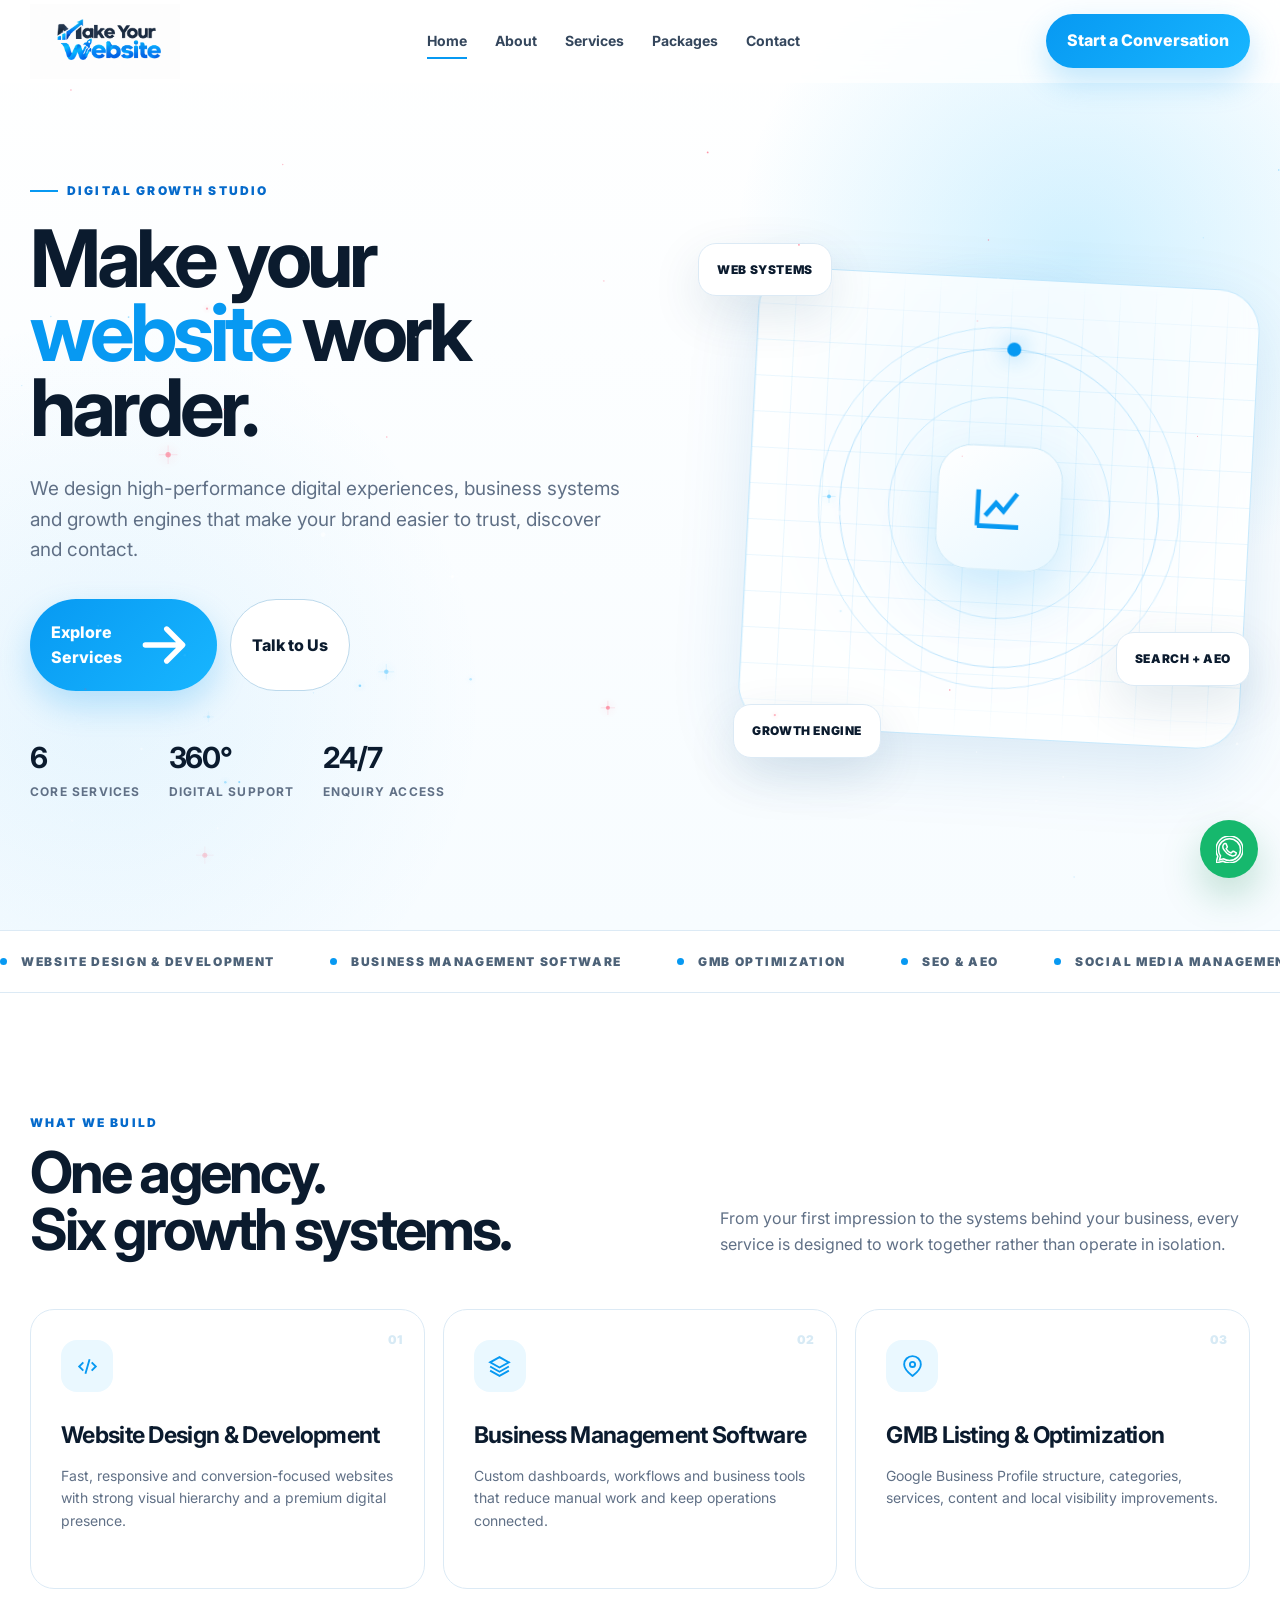
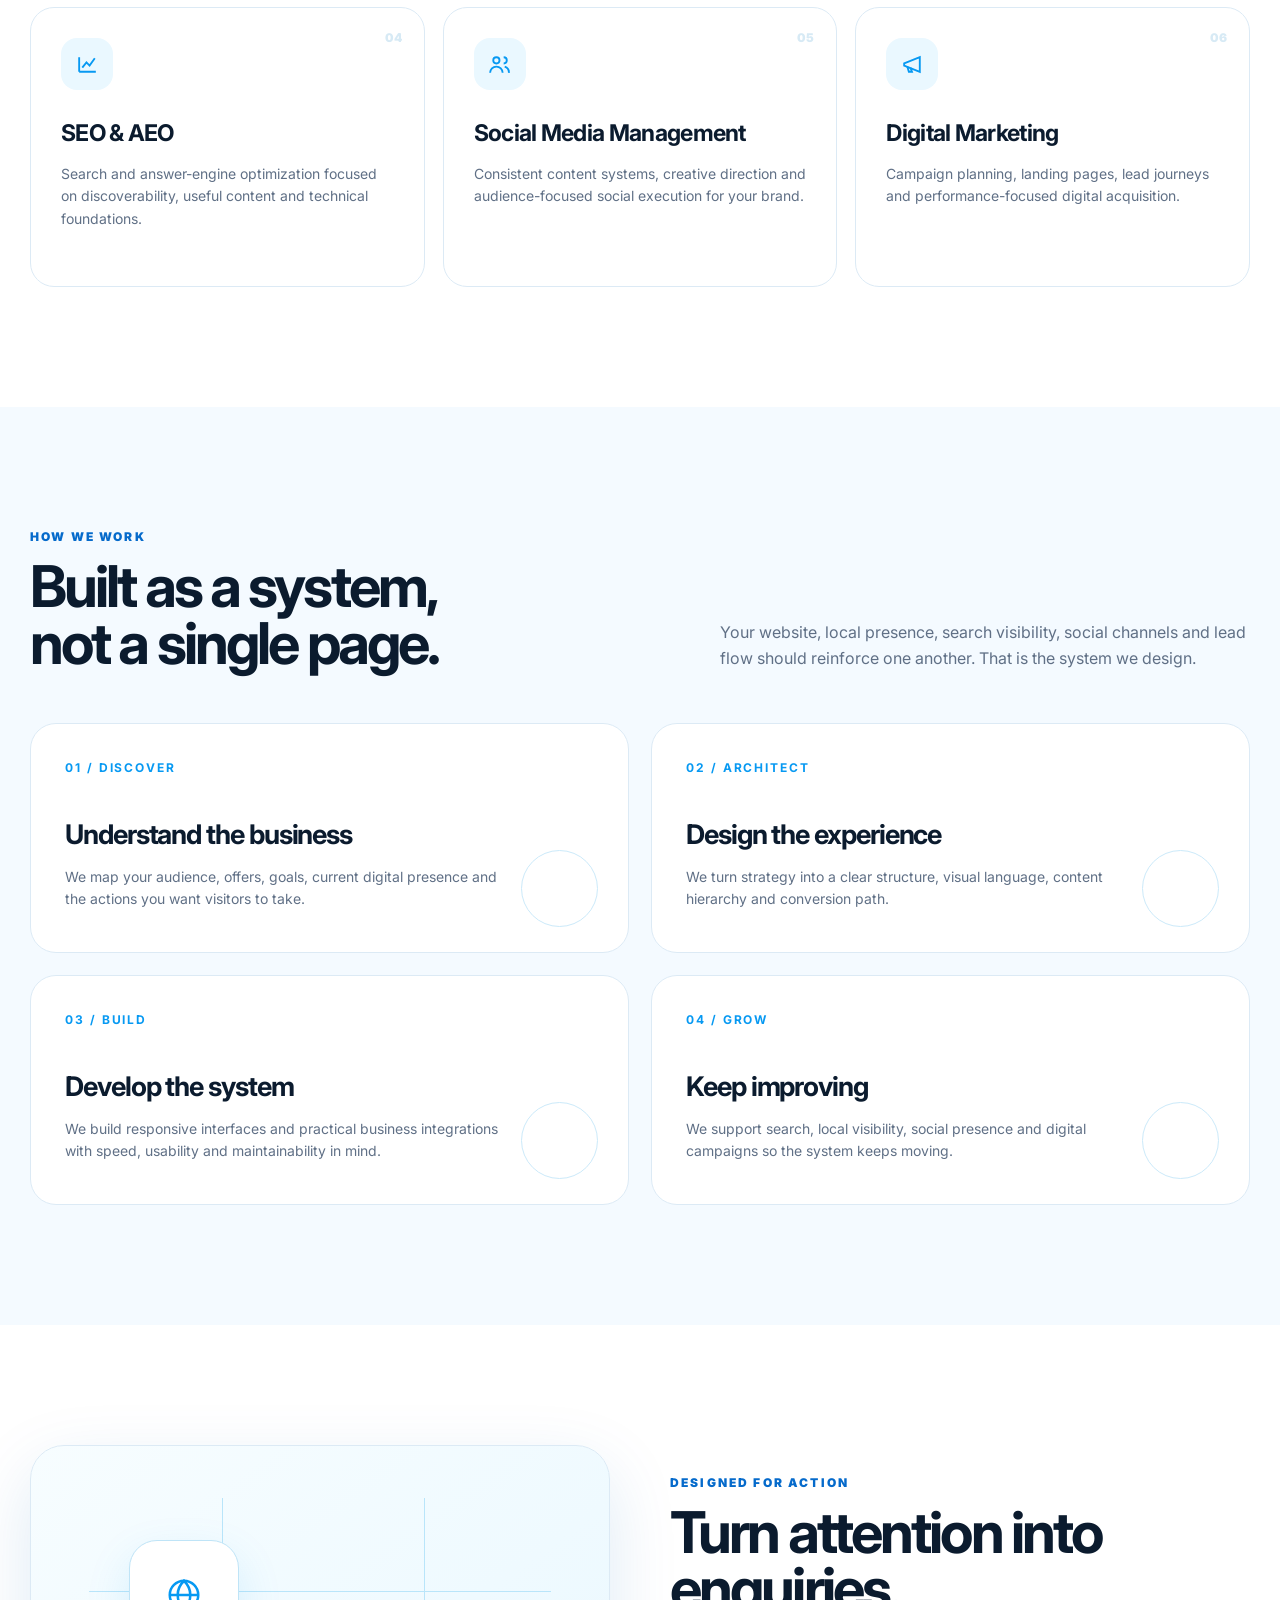
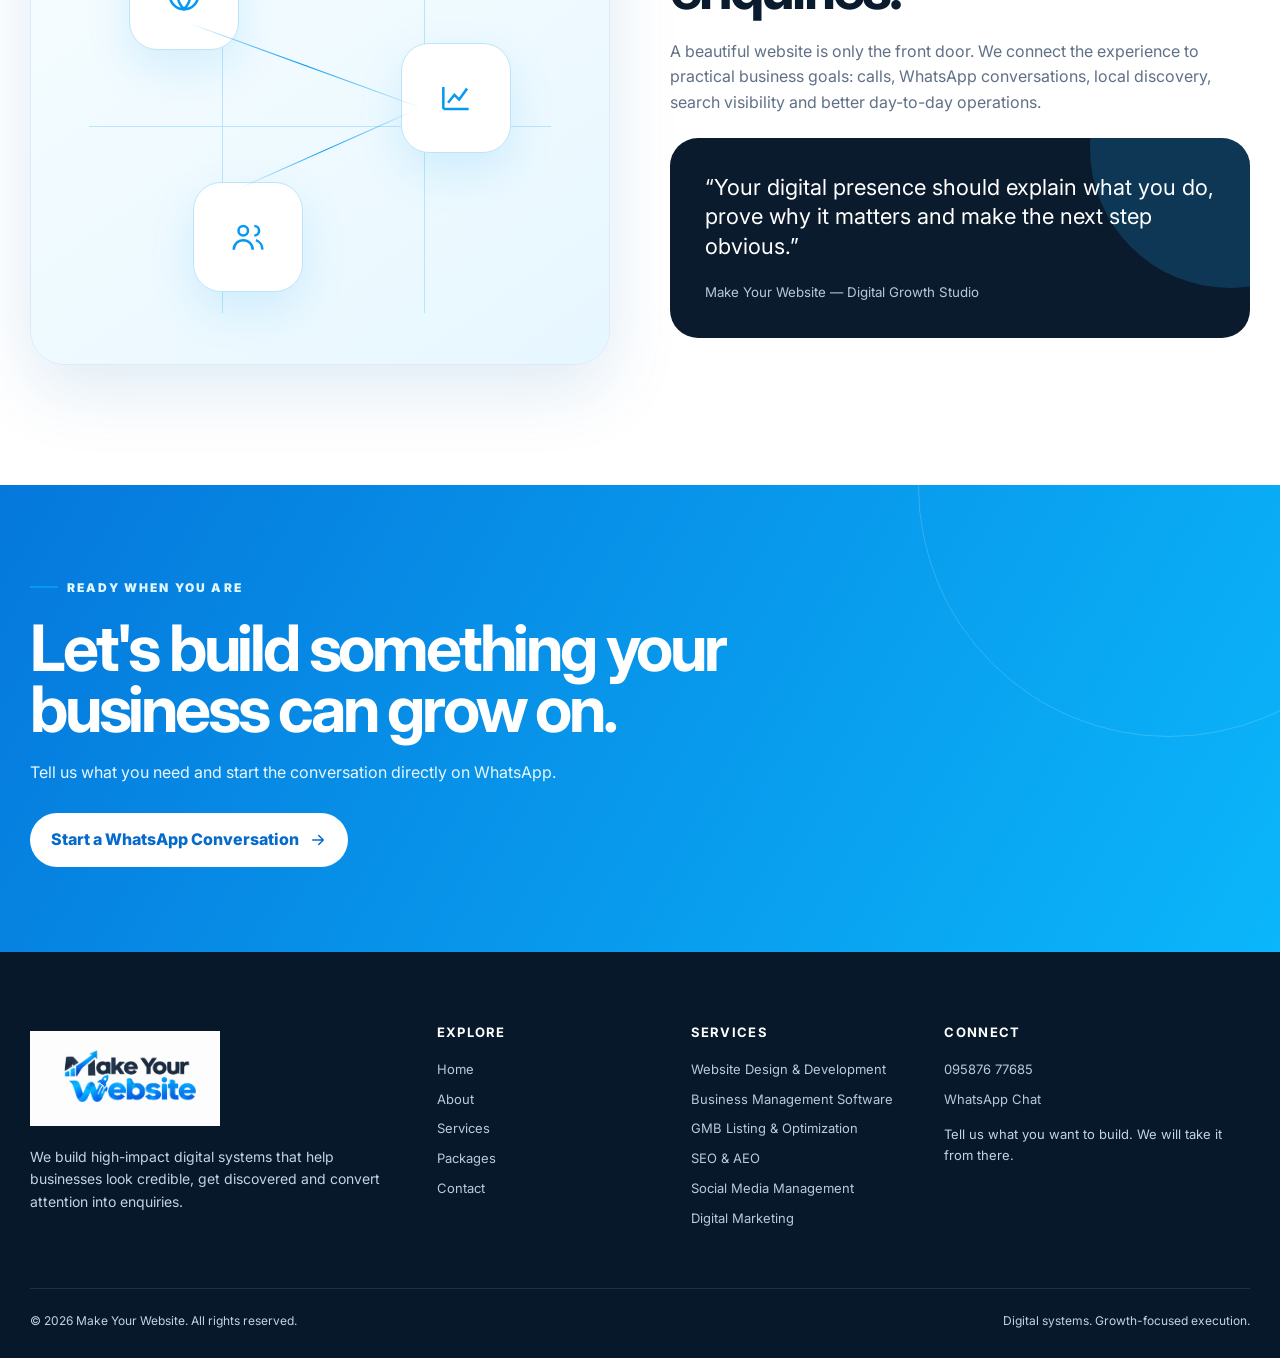
==== commit 0af2cd42: "Update index.html" ====
--- a/index.html
+++ b/index.html
@@ -39,11 +39,16 @@
    <h1>Make your <span>website</span> work harder.</h1>
    <p class="hero-copy">We design high-performance digital experiences, business systems and growth engines that make your brand easier to trust, discover and contact.</p>
    <div class="actions">
-    <a class="btn btn-primary" href="services.html">Explore Services <svg viewBox="0 0 24 24"><path d="M5 12h13M13 6l6 6-6 6"/></svg></a>
+    <a class="btn btn-primary" href="services.html">
+    Explore Services 
+  <svg viewBox="0 0 24 24" fill="none" stroke="currentColor" stroke-width="2" stroke-linecap="round" stroke-linejoin="round">
+    <path d="M5 12h13M13 6l6 6-6 6"/>
+  </svg>
+    </a>
     <a class="btn btn-outline" href="https://wa.me/919587677685?text=Hello%20Make%20Your%20Website%2C%20I%20want%20to%20discuss%20my%20business." target="_blank" rel="noopener">Talk to Us</a>
    </div>
    <div class="hero-meta">
-    <div class="metric"><strong><span data-counter="6">0</span></strong><span>Core Services</span></div>
+    <div class="metric"><strong>6</strong><span>Core Services</span></div>
     <div class="metric"><strong>360°</strong><span>Digital Support</span></div>
     <div class="metric"><strong>24/7</strong><span>Enquiry Access</span></div>
    </div>
@@ -110,8 +115,13 @@
   <div class="eyebrow" style="color:#dff7ff">Ready when you are</div>
   <h2>Let's build something your business can grow on.</h2>
   <p>Tell us what you need and start the conversation directly on WhatsApp.</p>
-  <a class="btn btn-white" href="https://wa.me/919587677685?text=Hello%20Make%20Your%20Website%2C%20I%20want%20to%20start%20a%20project." target="_blank" rel="noopener">Start a WhatsApp Conversation <svg viewBox="0 0 24 24"><path d="M5 12h13M13 6l6 6-6 6"/></svg></a>
- </div>
+   <a class="btn btn-white" href="https://wa.me/919587677685?text=Hello%20Make%20Your%20Website%2C%20I%20want%20to%20start%20a%20project." target="_blank" rel="noopener">
+  Start a WhatsApp Conversation 
+  <svg viewBox="0 0 24 24" width="18" height="18" fill="none" stroke="currentColor" stroke-width="2" stroke-linecap="round" stroke-linejoin="round">
+    <path d="M5 12h13M13 6l6 6-6 6"/>
+  </svg>
+</a>
+</div>
 </section>
 </main>
 
@@ -146,9 +156,13 @@
     <div class="footer-bottom"><span>© 2026 Make Your Website. All rights reserved.</span><span>Digital systems. Growth-focused execution.</span></div>
   </div>
 </footer>
-<a class="floating-wa" href="https://wa.me/919587677685?text=Hello%20Make%20Your%20Website%2C%20I%20want%20to%20start%20a%20project." target="_blank" rel="noopener" aria-label="Chat on WhatsApp">{message}</a>
+<a class="floating-wa" href="https://wa.me/919587677685?text=Hello%20Make%20Your%20Website%2C%20I%20want%20to%20start%20a%20project." target="_blank" rel="noopener" aria-label="Chat on WhatsApp">
+  <svg viewBox="0 0 32 32" width="28" height="28" fill="currentColor" xmlns="http://www.w3.org/2000/svg">
+    <path d="M16.004 0C7.164 0 0 7.163 0 16.002c0 2.822.738 5.577 2.14 8.003L0 32l8.2-2.153a15.94 15.94 0 0 0 7.803 2.05h.005c8.838 0 16-7.163 16-16.001 0-4.274-1.665-8.293-4.689-11.316A15.9 15.9 0 0 0 16.004 0zm0 29.088a12.9 12.9 0 0 1-6.607-1.81l-.474-.281-4.868 1.278 1.3-4.744-.309-.487a12.9 12.9 0 0 1-1.98-6.883c0-7.148 5.816-12.963 12.964-12.963 3.462 0 6.716 1.35 9.163 3.8a12.87 12.87 0 0 1 3.795 9.17c-.001 7.147-5.817 12.92-12.984 12.92zm7.106-9.695c-.389-.195-2.302-1.136-2.66-1.266-.357-.13-.617-.195-.877.195-.26.389-1.006 1.266-1.234 1.526-.227.26-.454.292-.843.098-.389-.195-1.643-.606-3.13-1.933-1.157-1.032-1.938-2.307-2.165-2.696-.227-.389-.024-.6.171-.794.176-.175.389-.454.584-.681.194-.227.259-.389.389-.649.13-.26.065-.487-.033-.681-.098-.195-.877-2.113-1.202-2.894-.316-.76-.638-.657-.877-.67-.227-.011-.487-.013-.746-.013a1.44 1.44 0 0 0-1.038.487c-.357.389-1.363 1.331-1.363 3.246 0 1.914 1.395 3.764 1.589 4.024.194.26 2.746 4.194 6.653 5.882.93.402 1.657.642 2.223.822.934.297 1.783.255 2.455.155.749-.112 2.302-.941 2.627-1.85.324-.909.324-1.688.227-1.85-.097-.163-.357-.26-.746-.454z"/>
+  </svg>
+</a>
 <div class="toast" id="toast"></div>
 
 <script src="script.js"></script>
 </body>
-</html>+</html>
